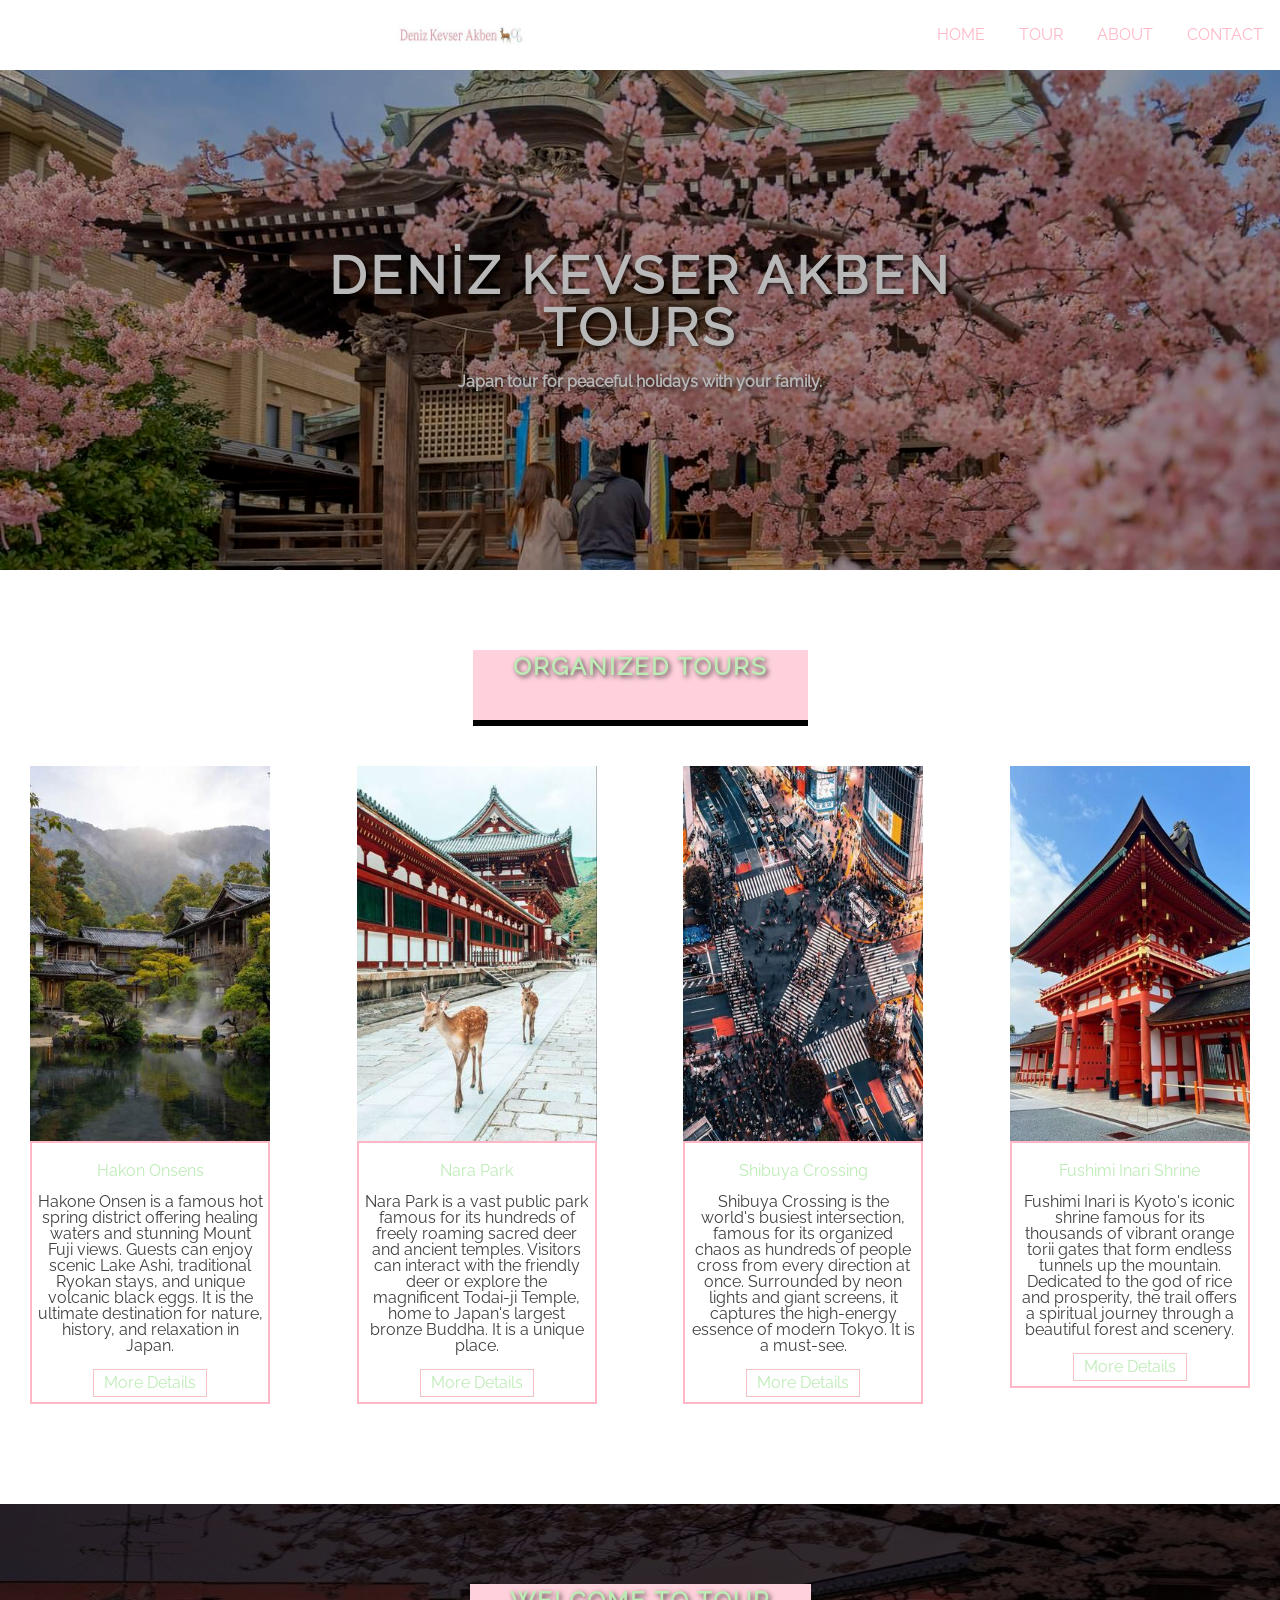
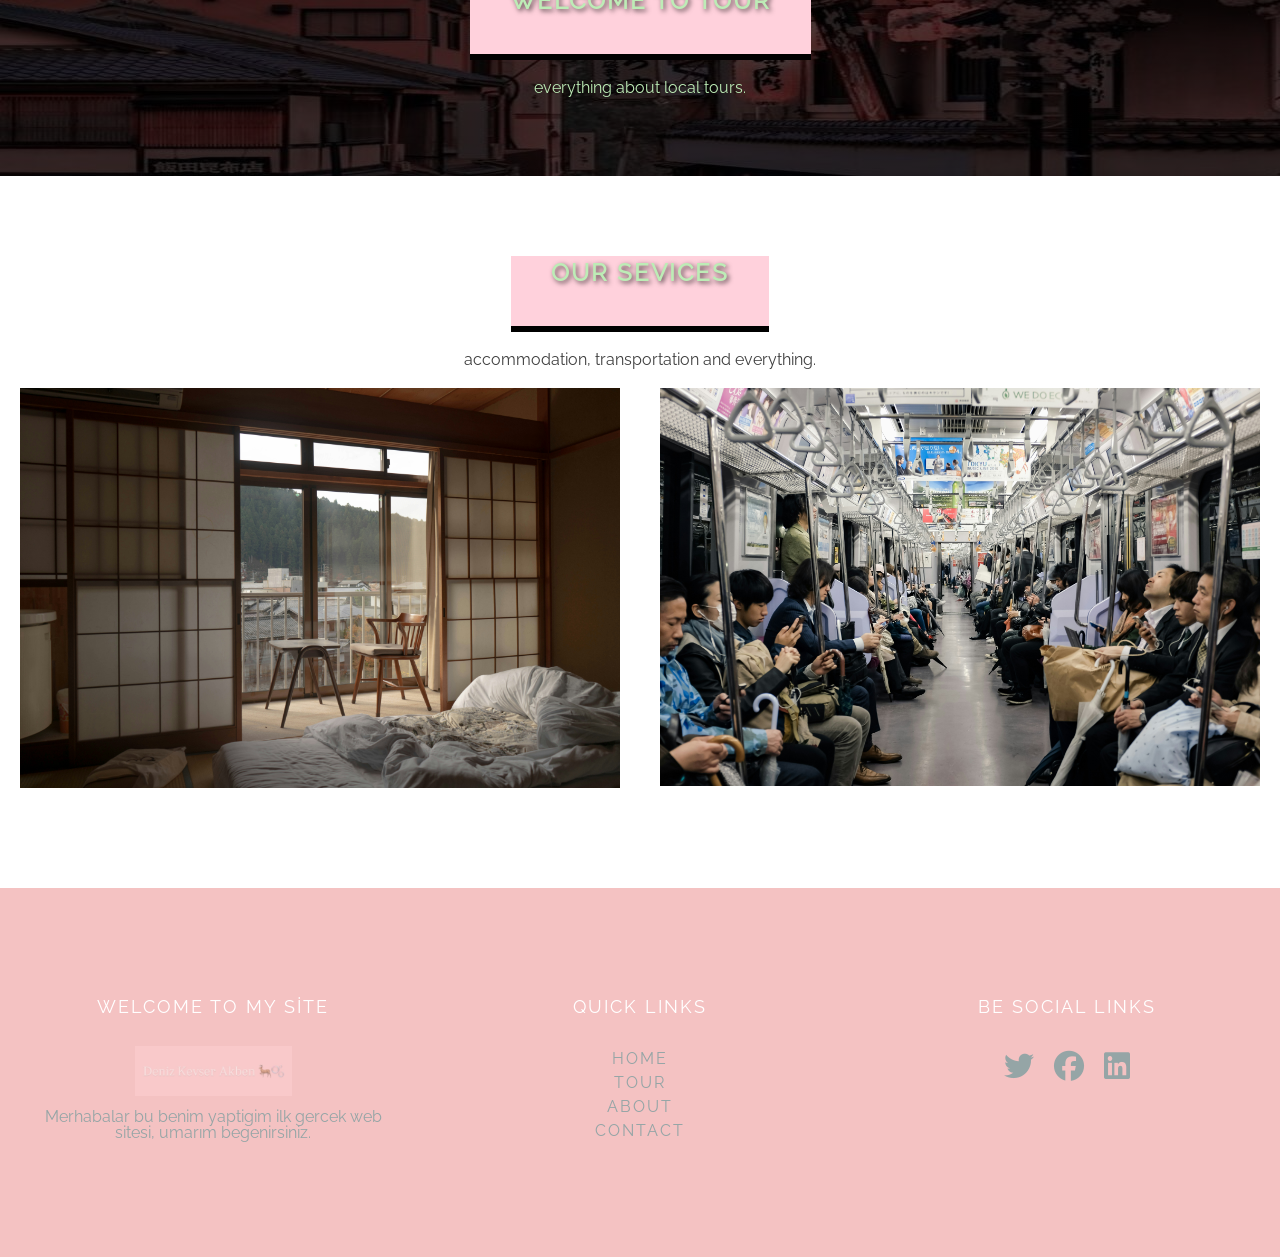
==== index.html @ e61f34dd "İlk sürüm" ====
<!doctype html>

<html lang="en">
<head>
    <meta charset="utf-8">
    <meta name="description" content="Endpoint-labs intern project">
    <meta name="author" content="deniz kevser akben">
    <meta name="keywords" content="HTML, CSS, japonya, tour">
    <meta name="viewport" content="width=device-width, initial-scale=1.0">
    <title>DENİZ - HOME</title>     
    <link rel="stylesheet" href="https://cdnjs.cloudflare.com/ajax/libs/font-awesome/6.5.1/css/all.min.css">
    <link rel="stylesheet" type="text/css" href="css/reset.css">
    <link rel="stylesheet" type="text/css" href="css/main.css">
</head>

<body>
     <header>
        <div class="container">
            <div class="container"> 
                <div class="logo">
                    <a href="index.html"><img src="img/logo.jpg"> </a>
                 </div>
            </div>
        <div class="menu">
          <ul>
            <li><a href="index.html">HOME</a></li>
            <li><a href="tour.html">TOUR</a></li>
            <li><a href="about.html">ABOUT</a></li>
            <li><a href="contact.html">CONTACT</a></li>
          </ul>
         </div>
      </div>
    </header>

     <!-- MAIN SECTION -->

     <section id="mainSlider" class="slider">
         <div id"mainCaption" class="caption">
         <h1>DENİZ KEVSER AKBEN TOURS</h1>
         <p>Japan tour for peaceful  holidays with your family.</p>
         </div>
     </section>
     <!--FEATURE SECTION-->
     <section id="features" class="sectionArea">
         <div class="featuresTop">
              <h2 class="sectionHeader">ORGANIZED TOURS</h2>
         </div>
         <div class="featuresBody">
         <div class="container">
              <div class="clo4">
                   <div class="item">
                        <div class="zoom">
                             <img src="img/gorsel1.jpg">
                               </div>
                             <div class="itemText">
                               <h3>Hakon Onsens</h3>
                               <p>Hakone Onsen is a famous hot spring district offering healing waters and stunning Mount Fuji views. 
                                  Guests can enjoy scenic Lake Ashi, traditional Ryokan stays, and unique volcanic black eggs. It is the
                                  ultimate destination for nature, history, and relaxation in Japan.</p>
                               <a href="#" class="btnDetails">More Details</a>
                             </div>
                        </div>
                  </div>
        <div class="clo4">
                   <div class="item">
                        <div class="zoom">
                             <img src="img/gorsel2.jpg">
                               </div>
                             <div class="itemText">
                               <h3>Nara Park</h3>
                               <p>Nara Park is a vast public park famous for its hundreds of freely roaming sacred deer and ancient temples.
                                  Visitors can interact with the friendly deer or explore the magnificent Todai-ji Temple, home to Japan's
                                  largest bronze Buddha. It is a unique place.</p>
                               <a href="#" class="btnDetails">More Details</a>
                             </div>
                        </div>
                  </div>
        <div class="clo4">
                   <div class="item">
                        <div class="zoom">
                             <img src="img/gorsel3.jpg">
                               </div>
                             <div class="itemText">
                               <h3>Shibuya Crossing</h3>
                               <p>Shibuya Crossing is the world's busiest intersection, famous for its organized chaos as hundreds of people cross
                                  from every direction at once. Surrounded by neon lights and giant screens, it captures the high-energy essence of
                                  modern Tokyo. It is a must-see.</p>
                               <a href="#" class="btnDetails">More Details</a>
                             </div>
                        </div>
                  </div>
        <div class="clo4">
                   <div class="item">
                        <div class="zoom">
                             <img src="img/gorsel4.jpg">
                               </div>
                             <div class="itemText">
                               <h3>Fushimi Inari Shrine</h3>
                               <p>Fushimi Inari is Kyoto's iconic shrine famous for its thousands of vibrant orange torii gates that form endless
                                  tunnels up the mountain. Dedicated to the god of rice and prosperity, the trail offers a spiritual journey through
                                  a beautiful forest and scenery.</p>
                               <a href="#" class="btnDetails">More Details</a>
                             </div>
                        </div>
                  </div>

              </div>
         </div>
     </section>
     <!--PARALLAX  SECTION-->
     <section id="parallax" class="sectionArea">
         <div class="parallaxTop">
              <h2 class="sectionHeader">WELCOME TO TOUR</h2>
              <p>everything about local tours.</p>
         </div>  
  </section>
     <!--ENGINE  SECTION-->
     <section id="engine" class="sectionArea">
         <div class="engineTop">
              <h2 class="sectionHeader">OUR SEVICES</h2>
              <p>accommodation, transportation and everything.</p>
         </div>
         <div class="engineBody">
              <div class="container">
                    <div class="col2">
                         <div class="engineContainer">
                               <img src="img/ev.jpg" class="imageOver">
                               <div class="engineOverlay">
                                    <div class="engineText">accomodation</div>
                          </div>
                    </div>
               </div>
                    <div class="col2">
                         <div class="engineContainer">
                               <img src="img/metro.jpg" class="imageOver">
                               <div class="engineOverlay2">
                                    <div class="engineText">transport</div>
                              </div>                         
                         </div>
                    </div>
               </div>
         </div>
  </section>
     <!--ENGINE SECTION-->
   
  <footer class ="sectionArea">
           <div class="container">
               <div class="col3">
                     <div class="footerItem">
                         <h3> WELCOME TO MY SİTE</h3>
                         <a href="index.html"><img src="img/logo2.jpeg"></a>
                         <p>Merhabalar bu benim yaptigim ilk gercek web sitesi,
                            umarım begenirsiniz.</p>
                    </div>
               </div>
           <div class="col3">
                     <div class="footerItem">
                         <h3> QUICK LINKS</h3>
                         <ul class="footerLinks">
                             <li><a href="index.html">HOME</a></li>
                             <li><a href="tour.html">TOUR</a></li>
                             <li><a href="about.html">ABOUT</a></li>
                             <li><a href="contact.html">CONTACT</a></li>
                         </ul>
                    </div>
               </div>
             <div class="col3">
                     <div class="footerItem">
                         <h3>BE SOCIAL  LINKS</h3>
                          <ul class="socialLinks">
                          <li><a href="#"><i class="fab fa-twitter"></i></a></li>
                          <li><a href="#"><i class="fab fa-facebook"></i></a></li>
                          <li><a href="#"><i class="fab fa-linkedin"></i></a></li>
                          </ul>
                    </div>
               </div>

          </div>
  </footer>

</body>
</html>
---- css/main.css ----
/* GENERAL SETTING*/
@font-face {
            font-family: 'Raleway';
            src: url('../fonts/Raleway-Regular.ttf');
}

body {
            background: #fff;
            color: #3f3f3f;
            font: 14px / 28px;
            font-family: 'Raleway', arial;

}
h1{
     font-size: 52px;
     letter-spacing: 4px;
     margin-bottom: 20px;
}
.sectionHeader{
    background: #FFD1DC;
    border-bottom: 6px solid #000;
    height: 60px;
    color: #BDECB6;
    display: inline-block;
    text-shadow: 2px 2px 5px rgba(0, 0, 0, 0.7) !important; 
    font-weight: bold;
    display: inline-block;
    font-size: 24px;
    padding: 5px 40px;
    letter-spacing: 2px;
    margin-bottom: 20px;
}
h3{
    font-size: 20px 5px;
    color: #BDECB6; 
    display: inline-block;
    margin-top: 15px;
    margin-bottom: 15px;
    transition: all .3s ease;
}
.sectionArea{
    padding:80px 0;
}
/* GRID SETTING */
.container{
    width: %90;
    margin: 0 auto;
    display: flex;
}
 .featuresBody .container, .engineBody .container{
    justify-content: space-between;
}
.clo4{
   flex: 1;
    min-width: 250px; 
    max-width: calc(25% - 20px); 
    background: #fff;
    padding: 10px;
    box-sizing: border-box;

}
 .col2{
    flex-grow: 1;
    width: 50%;
    padding: 20px;
}
/* HOME  SETTING */
header .logo {
    margin-right: auto;
}
header .logo img {
    display: block;     
    height: 70px;
}
 
.menu li {
    float: left;
}
.menu li a {
    padding: 27px 17px;
    display: block;
    text-decoration: none;
    letter-spancing: 2px;
    color: #FFB7C5 ;
    transition: all  0.3s ease;
}

.menu li:hover a {
    background-color: #F4C2C2; 
    color: #ffffff;
}
#mainSlider {
    width: 100%;
    height: 500px;
    background: url('../img/mainHome.jpeg') center center no-repeat;
    background-size: cover;
    position: relative;
    filter: brightness(70%) contrast(110%);
}

.siler {
    width: 100%;
}
#mainCaption {
    position: absolute;
    top: 0;
    left: 0;
    width: 100%;
    height: 100%;
    background: rgba(0, 0, 0, 0.5);
}

.caption {
    position: absolute;
    top: 50%;
    left: 50%;
    transform: translate(-50%, -50%);
    color:  #fff;
    text-align: center;
    text-shadow: 2px 2px 5px rgba(0, 0, 0, 0.7) !important; 
    font-weight: bold;
}
 
.featuresTop{
    text-align: center;
}
.item{
   padding: 10px 20px;
}
.zoom{
   position: relative;
   overflow: hidden; 
   display: inline-block;
   width: 100%;
   vertical-align: top;
}
 .zoom img{
   display: block;
   width: 100%;
   height: auto;
   transition: all .3s ease;
}
.item .itemText{
   text-align: center;
   padding: 5px;
   border: 2px solid #FFB7C5;
}
.item:hover .zoom img {
    transform: scale(1.25);
}
.item:hover h3{
   color: #fff;
}
.item:hover .itemText{
   background: #F4C2C2;
   color: #fff;
   transition: all .3s ease;
}
.btnDetails{
   color: #BDECB6;
   padding: 5px 10px;
   text-decoration: none;
   display: inline-block;
   margin-top: 15px;
   border: 1px solid #F4C2C2;
}
#parallax{
   background: linear-gradient(rgba(0,0,0, 0.7), rgba(0,0,0, 0.7)), url('../img/parallax.jpg') !important;
   background-attachment: fixed;
   background-size: cover;
   background-position: center;
   text-align:center;
}

#parallax p{
   color:#BDECB6;
}
.engineTop{
  text-align: center;
}
.engineContainer{
  position: relative;
  width: 100%;
}
.imageOver{
   display: block;
   width: 100%;
   height: auto;
}
.engineOverlay{
  position: absolute;
  top: 0;
  left: 0;
  right: 0;
  background-color: rgba(255, 182, 197, 0.6);
  overflow: hidden;
  width: 0;
  height: 100%;
  transition: .5s ease;
}
.engineContainer:hover .engineOverlay{
   height: 100%;
   width: 100%;
}
.engineText{
   white-space: nowrap;
   color: #BDECB6;
   font-size: 20px;
   position: absolute;
   top: 50%;
   left: 50%;
   tranform: translate(-50%, -50%);
}
.engineOverlay2{
  position: absolute;
  top: 0;
  left: 100%;
  right: 0;
  background-color: rgba(255, 182, 197, 0.6);
  overflow: hidden;
  width: 0;
  height: 100%;
  transition: .5s ease;
}
.engineContainer:hover .engineOverlay2{
   height: 100%;
   width: 100%;
   left: 0;
}
footer{
   background: #F4C2C2;
   text-align: center;
   padding: 40px 0;
}
footer .col3 {
    flex: 1;           
    min-width: 250px;  
    text-align: center; 
    padding: 10px;
}

footer .socialLinks {
    display: flex;
    justify-content: center; 
    gap: 20px;
    list-style: none;
    padding: 0;
    margin-top: 15px;
}
footer .socialLinks a i:hover {
    color: #ffffff !important;
}
footer .socialLinks i {
    color: #95a5a6 !important; 
    font-size: 30px !important; 
}
footer .socialLinks a {
    text-decoration: none !important;
}
footer ul {
    list-style: none;
    padding: 0;
    margin-top: 15px;
}
footer ul li {
    margin-bottom: 8px; 
}
.footerItem {
    padding: 20px;
    display: flex;
    flex-direction: column; 
    align-items: center;    
    text-align: center;
}
.footerItem h3 {
    order: -1 !important; 
    color: #fff;
    font-size: 18px;
    letter-spacing: 2px;
    margin-top: 0 !important; 
    margin-bottom: 20px;      
}

.footerItem img {
    order: 1; 
    height: 50px;
    opacity: .5;
    margin: 10px 0; 
}

footer p {
    order: 2; 
    color: #95a5a6;
}
.footerLinks a{
    text-decoration: none;
    color: #95a5a6;
    letter-spacing: 2px;
}
.footerLinks a:hover{
    color: #fff;
    text-decoration: underline;
}
/*TOUR SETTING*/
#tourSlider {
    width: 100%;
    height: 250px;
    background: url('../img/slide.jpeg') center center no-repeat;
    background-size: cover;
    position: relative;
    filter: brightness(70%) contrast(110%);
}

#tourCaption {
    position: absolute;
    top: 0;
    left: 0;
    width: 100%;
    height: 100%;
    background: rgba(0, 0, 0, 0.7);
}
#inspect{
   background-color: #f5f5f5;
}
.inspectTop{
   text-align: center;
}
.inspectBody .col2 {
    display: flex;
    align-items: flex-start; 
    gap: 30px;               
    margin-bottom: 40px;     
}

.inspectImage { 
    width: 40% !important; 
}

.inspectImage img { 
    width: 100%;
    height: auto;
    border-radius: 8px; 
    display: block;
}


.inspectText { 
    width: 60% !important; 
    line-height: 1.6; 
}  
.date{
    color: #333;
    font-size: 12px;
    font-style: italic;
}
h4{
    color: #BDECB6;
    font-size: 14px;
    font-weight:bold;
}
.inspectText a,
.inspectText a:visited,
.inspectText a:active { 
    display: block;        
    text-align: right;     
    text-decoration: none;
    color: #F4C2C2 !important; 
    margin-top: 10px;      
    font-weight: bold;     
}

.inspectText a:hover { 
    text-decoration: underline;
    color: #e5a8a8 !important; 
}
.projectXTop{
    text-align: center;
}
#projectX .containerFluid{
    height: 500px;  
    background: url('../img/projectX.jpg') center center no-repeat !important;
    background-size: cover;
}
.captionPX{
    display: flex;
    background: rgba(0,0,0,0.8);
    width:100%;
    height: 500px;
}  
.projectXInfo{
    position: relative;
    top: 50%;
    left: 50%;
    margin-left: 5%;
    padding-right: 5%;
    transform: translate(-50% , -50%);
}
.projectXTitle{
    font-size: 24px;
    letter-spacing: 2px;
    margin-bottom: 20px;
}
.projectXBTN{
    background-color: #F4C2C2;
    cursor: pointer;
    color: #fff;
    padding: 20px 40px;
    border: none;
    margin-top: 20px;
    transition: all.5s ease;
}
.projectXBTN:hover{
    background-color: #fff;
    color: #F4C2C2;
}
.projectXText{
    color: #fff;
}
.projectXHighlight{
    display: inline-block;
    background-color: #F4C2C2;
    padding: 30px;
}
.containerFluid .col2{
   padding: 0;
}
.projectXDetail li{
   color: #fff;
}
#aboutTopSection {
    background-color: #ffffff;
    padding: 60px 20px 20px 20px;
    text-align: center;
}

.aboutTopContent h1 {
    color: #333333; 
    font-size: 45px;
    letter-spacing: 3px;
    margin-bottom: 10px;
}

.aboutTopContent p {
    color: #7f8c8d; 
    font-size: 20px;
    margin-bottom: 40px; 
}

.topHistoryImage {
    max-width: 850px; 
    width: 100%;
    height: auto;
    border-radius: 12px;
    box-shadow: 0 10px 25px rgba(0,0,0,0.1); 
    display: block;
    margin: 0 auto; 
}

#aboutUs {
    background-color: #ffffff; 
    padding: 40px 0 70px 0; 
    text-align: center;
}

.historyCard {
    background-color: #ffffff;
    border-radius: 12px;
    box-shadow: 0 5px 20px rgba(0,0,0,0.1);
    padding: 50px;
    max-width: 900px;
    margin: 0 auto;
    transition: all 0.3s ease;
    border: 1px solid #eee; 
}

.historyCard:hover {
    transform: translateY(-5px);
    box-shadow: 0 8px 30px rgba(0,0,0,0.15);
}

.historyText {
    color: #333;
    font-size: 19px;
    line-height: 1.9;
    font-weight: 500;
}

.fullWidthImageSection {
    padding: 0 !important;
    background-color: transparent; 
    width: 100%;
    margin-top: 40px;
    margin-bottom: 0; 
}

.aboutBottomImg {
    width: 100%;
    height: auto;
    display: block;
    filter: brightness(0.55); 
    
    border-top: 5px solid #F4C2C2;
    border-bottom: 5px solid #F4C2C2;
}
#contactHero {
height: 400px;
    background: url('../img/contact.jpg') center center no-repeat; 
    background-size: cover;
    display: flex;
    align-items: center;
    justify-content: center;
    text-align: center;
    position: relative;
}

#contactHero::before {
    content: "";
    position: absolute;
    top: 0; left: 0; right: 0; bottom: 0;
    background-color: rgba(0, 0, 0, 0.6); 
    z-index: 1;
}

#contactHero .caption {
    position: relative;
    z-index: 2;
}

#contactHero h1 {
    color: #ffffff;
    font-size: 50px;
    letter-spacing: 4px;
    margin-bottom: 15px;
}

#contactHero p {
    color: #e0e0e0;
    font-size: 18px;
}

#contactSection {
    background-color: #ffffff;
    padding: 80px 0;
    text-align: center;
}

.contactTitleBox {
    background-color: #F4C2C2; 
    display: inline-block; 
    padding: 15px 40px;
    margin-bottom: 20px;
}

.contactTitleBox h2 {
    color: #ffffff;
    font-size: 28px;
    letter-spacing: 2px;
}

.contactSubtitle {
    color: #7f8c8d;
    margin-bottom: 50px;
    font-size: 16px;
}

.formContainer {
    max-width: 700px; 
    margin: 0 auto;   
}

.inputGroup {
    display: flex;
    margin-bottom: 20px;
    box-shadow: 0 4px 10px rgba(0,0,0,0.05); 
}

.inputIcon {
    background-color: #333333; 
    color: #F4C2C2;            
    min-width: 60px;           
    display: flex;
    align-items: center;
    justify-content: center;
    font-size: 22px;
}

.inputGroup input,
.inputGroup textarea {
    flex: 1; 
    padding: 18px 20px;
    border: 1px solid #ecf0f1;
    border-left: none; 
    font-size: 16px;
    color: #333333;
    outline: none; 
    background-color: #fcfcfc;
    transition: all 0.3s ease;
}

.inputGroup input:focus,
.inputGroup textarea:focus {
    background-color: #ffffff;
    border: 1px solid #F4C2C2;
    border-left: none;
}

.inputGroup textarea {
    resize: vertical;
}

.submitBtn {
    background-color: #F4C2C2;
    color: #ffffff;
    font-size: 18px;
    font-weight: bold;
    letter-spacing: 2px;
    padding: 15px 40px;
    border: none;
    cursor: pointer;
    transition: all 0.3s ease;
    margin-top: 20px;
}

.submitBtn:hover {
    background-color: #333333; 
    color: #F4C2C2;
}
.contactCaption {
    position: relative;
    z-index: 2;
    text-align: center !important;
    width: 100%;
}

#contactSection .container {
    display: block !important; 
    text-align: center;
}

.formContainer {
    max-width: 700px; 
    margin: 0 auto !important; 
    display: block !important;
}

.contactTitleBox {
    background-color: #F4C2C2; 
    display: inline-block !important; 
    padding: 15px 40px;
    margin: 0 auto 20px auto !important;
}
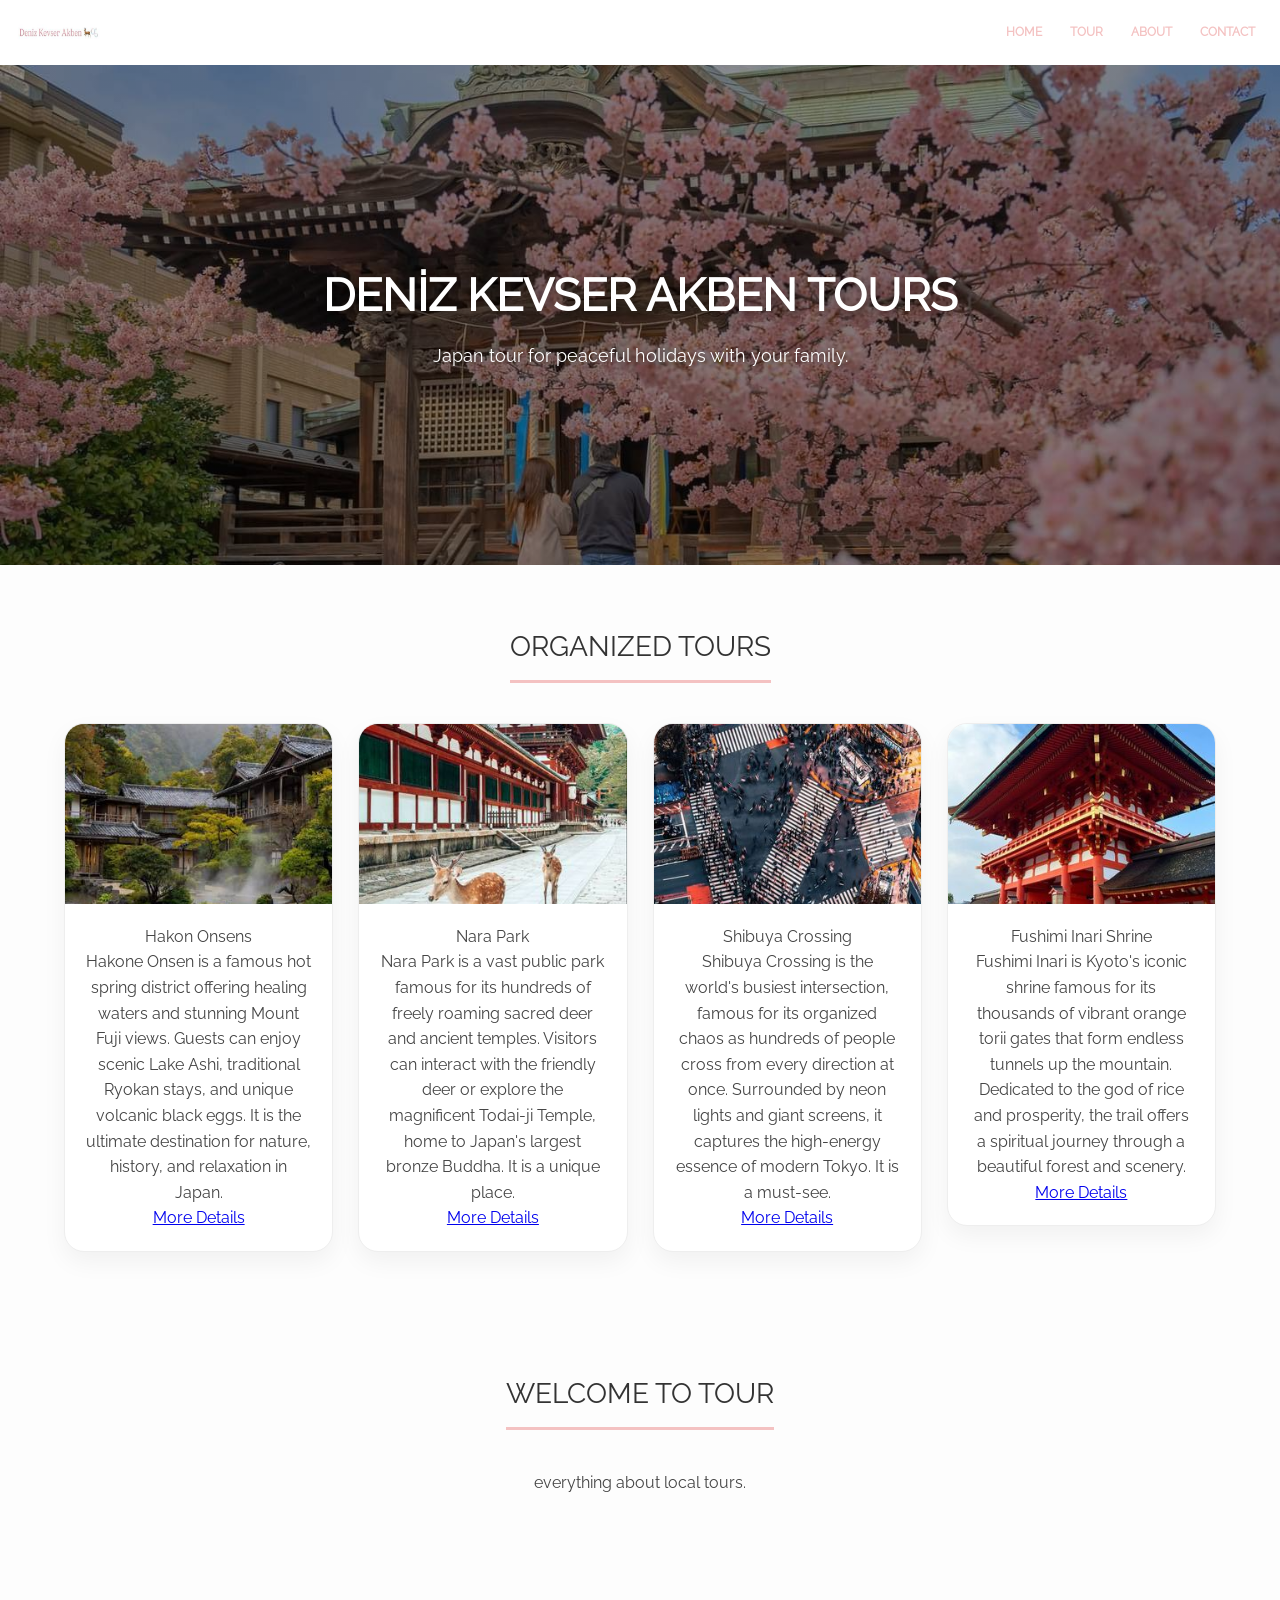
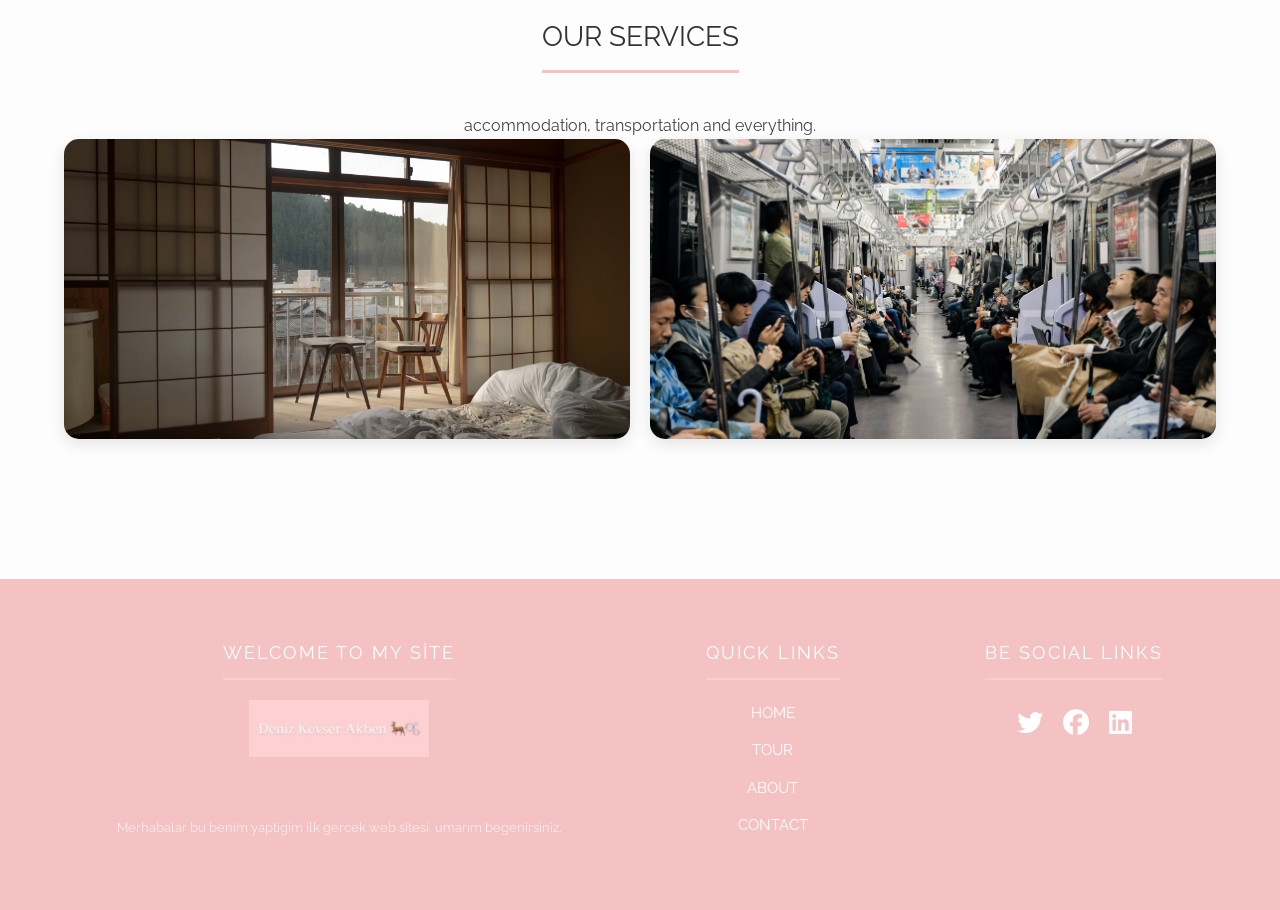
==== commit 8b9742d2: "guncelleme2" ====
--- a/index.html
+++ b/index.html
@@ -115,32 +115,29 @@
          </div>  
   </section>
      <!--ENGINE  SECTION-->
-     <section id="engine" class="sectionArea">
-         <div class="engineTop">
-              <h2 class="sectionHeader">OUR SEVICES</h2>
-              <p>accommodation, transportation and everything.</p>
-         </div>
-         <div class="engineBody">
-              <div class="container">
-                    <div class="col2">
-                         <div class="engineContainer">
-                               <img src="img/ev.jpg" class="imageOver">
-                               <div class="engineOverlay">
-                                    <div class="engineText">accomodation</div>
-                          </div>
-                    </div>
-               </div>
-                    <div class="col2">
-                         <div class="engineContainer">
-                               <img src="img/metro.jpg" class="imageOver">
-                               <div class="engineOverlay2">
-                                    <div class="engineText">transport</div>
-                              </div>                         
-                         </div>
-                    </div>
-               </div>
-         </div>
-  </section>
+<section id="engine" class="sectionArea">
+    <div class="engineTop">
+        <h2 class="sectionHeader">OUR SERVICES</h2>
+        <p>accommodation, transportation and everything.</p>
+    </div>
+    <div class="engineBody">
+        <div class="container">
+            <div class="engineContainer">
+                <img src="img/ev.jpg" class="imageOver">
+                <div class="engineOverlay">
+                    <div class="engineText">ACCOMMODATION</div>
+                </div>
+            </div>
+
+            <div class="engineContainer">
+                <img src="img/metro.jpg" class="imageOver">
+                <div class="engineOverlay">
+                    <div class="engineText">TRANSPORT</div>
+                </div>
+            </div>
+        </div>
+    </div>
+</section>
      <!--ENGINE SECTION-->
    
   <footer class ="sectionArea">
--- a/css/main.css
+++ b/css/main.css
@@ -1,323 +1,368 @@
-    /* GENERAL SETTING*/
+/* =========================================
+   GENEL AYARLAR & FONTLAR
+   ========================================= */
 @font-face {
-            font-family: 'Raleway';
-            src: url('../fonts/Raleway-Regular.ttf');
+    font-family: 'Raleway';
+    src: url('../fonts/Raleway-Regular.ttf');
+}
+
+* {
+    margin: 0;
+    padding: 0;
+    box-sizing: border-box;
 }
 
 body {
-            background: #fff;
-            color: #3f3f3f;
-            font: 14px / 28px;
-            font-family: 'Raleway', arial;
-
-}
-h1{
-     font-size: 52px;
-     letter-spacing: 4px;
-     margin-bottom: 20px;
-}
-.sectionHeader{
-    background: #FFD1DC;
-    border-bottom: 6px solid #000;
-    height: 60px;
-    color: #BDECB6;
+    background: #fdfdfd;
+    color: #444;
+    font-family: 'Raleway', sans-serif;
+    line-height: 1.6;
+    overflow-x: hidden;
+}
+
+/* =========================================
+   HEADER & MENÜ (SAĞA YASLI & YUVARLAK)
+   ========================================= */
+header {
+    background: #fff;
+    box-shadow: 0 2px 10px rgba(0,0,0,0.05);
+    padding: 10px 0;
+    width: 100%;
+}
+
+header .container {
+    width: 98% !important; /* Genişliği maksimuma çektik */
+    max-width: 1300px !important; 
+    margin: 0 auto;
+    display: flex !important;
+    justify-content: space-between !important;
+    align-items: center !important;
+    flex-wrap: nowrap !important; /* KESİNLİKLE ALT SATIRA GEÇME */
+}
+
+header .logo {
+    flex-shrink: 0; /* Logo asla küçülmesin ve menüyü sıkıştırmasın */
+}
+
+header .logo img {
+    height: 45px; /* Logoyu bir tık daha küçülterek menüye yer açtık */
+    display: block;
+}
+
+.menu {
+    display: flex !important;
+    flex-direction: row !important;
+    list-style: none !important;
+    margin: 0 !important;
+    padding: 0 !important;
+    gap: 5px !important; /* Aradaki boşluğu iyice daralttık */
+    flex-shrink: 0; /* Menü kendini küçültmesin */
+}
+
+.menu li {
+    display: inline-block !important;
+    white-space: nowrap !important; /* Yazı asla kırılmasın */
+}
+
+.menu li a {
+    text-decoration: none !important;
+    color: #F4C2C2;
+    font-weight: 700;
+    padding: 8px 12px !important; /* Padding'i düşürdük ki CONTACT sığsın */
+    border-radius: 30px;
+    transition: all 0.3s ease;
+    font-size: 12px !important; /* Fontu bir tık küçülttük */
+    display: block !important;
+}
+
+.menu li a:hover {
+    background-color: #F4C2C2;
+    color: #fff;
+    box-shadow: 0 4px 12px rgba(244, 194, 194, 0.4);
+}
+/* =========================================
+   ANA SLIDER (BANNER)
+   ========================================= */
+#mainSlider {
+    width: 100%;
+    height: 500px !important; /* Yüksekliği garanti altına alalım */
+    background: linear-gradient(rgba(0,0,0,0.4), rgba(0,0,0,0.4)), url('../img/mainHome.jpeg') center center no-repeat !important;
+    background-size: cover !important;
+    display: flex !important;
+    flex-direction: column; /* Başlık ve alt yazıyı alt alta dizmek için */
+    align-items: center;
+    justify-content: center;
+    text-align: center;
+}
+
+/* Banner üzerindeki başlık (DENİZ KEVSER AKBEN TOURS) */
+.caption h1 {
+    color: #ffffff !important;
+    font-size: 45px;
+    font-weight: 700;
+    text-shadow: 2px 2px 10px rgba(0,0,0,0.5); /* Okunurluğu artırır */
+    margin-bottom: 10px;
+}
+
+/* Banner üzerindeki açıklama (Japan tour for peaceful...) */
+.caption p {
+    color: #ffffff !important;
+    font-size: 18px;
+    font-weight: 500;
+    text-shadow: 1px 1px 5px rgba(0,0,0,0.5);
+}
+
+/* =========================================
+   TUR KARTLARI (KÜÇÜK & MODERN)
+   ========================================= */
+.sectionArea {
+    padding: 60px 0;
+    text-align: center;
+}
+
+.sectionHeader {
+    font-size: 28px;
+    color: #333;
+    border-bottom: 3px solid #F4C2C2;
     display: inline-block;
-    text-shadow: 2px 2px 5px rgba(0, 0, 0, 0.7) !important; 
-    font-weight: bold;
-    display: inline-block;
-    font-size: 24px;
-    padding: 5px 40px;
-    letter-spacing: 2px;
-    margin-bottom: 20px;
-}
-h3{
-    font-size: 20px 5px;
-    color: #BDECB6; 
-    display: inline-block;
-    margin-top: 15px;
-    margin-bottom: 15px;
-    transition: all .3s ease;
-}
-.sectionArea{
-    padding:80px 0;
-}
-/* GRID SETTING */
-.container{
-    width: %90;
+    padding-bottom: 10px;
+    margin-bottom: 40px;
+}
+
+.featuresBody .container {
+    width: 90%;
     margin: 0 auto;
-    display: flex;
-}
- .featuresBody .container, .engineBody .container{
-    justify-content: space-between;
-}
-.clo4{
-   flex: 1;
-    min-width: 250px; 
-    max-width: calc(25% - 20px); 
+    display: grid !important;
+    grid-template-columns: repeat(auto-fit, minmax(240px, 1fr));
+    gap: 25px;
+}
+
+.item {
     background: #fff;
-    padding: 10px;
-    box-sizing: border-box;
-
-}
- .col2{
-    flex-grow: 1;
-    width: 50%;
-    padding: 20px;
-}
-/* HOME  SETTING */
-header .logo {
-    margin-right: auto;
-}
-header .logo img {
-    display: block;     
-    height: 70px;
-}
- 
-.menu li {
-    float: left;
-}
-.menu li a {
-    padding: 27px 17px;
+    border-radius: 20px;
+    overflow: hidden;
+    box-shadow: 0 10px 25px rgba(0,0,0,0.05);
+    transition: transform 0.3s ease;
+    border: 1px solid #eee;
+}
+
+.item:hover { transform: translateY(-10px); }
+
+.item .zoom {
+    height: 180px; /* Görselleri senin istediğin gibi kibarlaştıran ayar */
+    overflow: hidden;
+}
+
+.item .zoom img {
+    width: 100%;
+    height: 100%;
+    object-fit: cover;
+}
+
+.item .itemText { padding: 20px; }
+
+/* =========================================
+   ENGINE OVERLAY (O EKSİK OLAN EFEKTLİ BÖLÜM)
+   ========================================= */
+/* Alt taraftaki Servis Kartları */
+.engineBody .container {
+    display: flex !important;
+    justify-content: center;
+    gap: 20px;
+    width: 90%;
+    margin: 0 auto;
+}
+
+.engineContainer {
+    position: relative;
+    flex: 1;
+    height: 300px;
+    border-radius: 15px;
+    overflow: hidden;
+    box-shadow: 0 5px 15px rgba(0,0,0,0.1);
+    cursor: pointer;
+}
+
+.imageOver {
+    width: 100%;
+    height: 100%;
+    object-fit: cover;
     display: block;
-    text-decoration: none;
-    letter-spancing: 2px;
-    color: #FFB7C5 ;
-    transition: all  0.3s ease;
-}
-
-.menu li:hover a {
-    background-color: #F4C2C2; 
-    color: #ffffff;
-}
-#mainSlider {
-    width: 100%;
-    height: 500px;
-    background: url('../img/mainHome.jpeg') center center no-repeat;
-    background-size: cover;
-    position: relative;
-    filter: brightness(70%) contrast(110%);
-}
-
-.siler {
-    width: 100%;
-}
-#mainCaption {
+    transition: transform 0.5s ease;
+}
+
+/* PEMBE KATMAN - Başlangıçta ikisinde de GİZLİ olmalı */
+.engineOverlay {
     position: absolute;
     top: 0;
     left: 0;
     width: 100%;
     height: 100%;
-    background: rgba(0, 0, 0, 0.5);
-}
-
-.caption {
-    position: absolute;
-    top: 50%;
-    left: 50%;
-    transform: translate(-50%, -50%);
-    color:  #fff;
-    text-align: center;
-    text-shadow: 2px 2px 5px rgba(0, 0, 0, 0.7) !important; 
+    background-color: rgba(244, 194, 194, 0.85); /* Şık pembe tonu */
+    display: flex;
+    align-items: center;
+    justify-content: center;
+    
+    /* GİZLEME AYARLARI */
+    opacity: 0 !important; /* Başlangıçta görünmez yapıyoruz */
+    visibility: hidden !important;
+    transition: all 0.4s ease-in-out;
+}
+
+/* HOVER - Fare üzerine gelince ikisinde de AYNI şekilde çalışacak */
+.engineContainer:hover .engineOverlay {
+    opacity: 1 !important;
+    visibility: visible !important;
+}
+
+/* Üzerine gelince resim hafifçe büyüsün */
+.engineContainer:hover .imageOver {
+    transform: scale(1.1);
+}
+
+.engineText {
+    color: #fff;
+    font-size: 20px;
     font-weight: bold;
-}
- 
-.featuresTop{
-    text-align: center;
-}
-.item{
-   padding: 10px 20px;
-}
-.zoom{
-   position: relative;
-   overflow: hidden; 
-   display: inline-block;
-   width: 100%;
-   vertical-align: top;
-}
- .zoom img{
-   display: block;
-   width: 100%;
-   height: auto;
-   transition: all .3s ease;
-}
-.item .itemText{
-   text-align: center;
-   padding: 5px;
-   border: 2px solid #FFB7C5;
-}
-.item:hover .zoom img {
-    transform: scale(1.25);
-}
-.item:hover h3{
-   color: #fff;
-}
-.item:hover .itemText{
-   background: #F4C2C2;
-   color: #fff;
-   transition: all .3s ease;
-}
-.btnDetails{
-   color: #BDECB6;
-   padding: 5px 10px;
-   text-decoration: none;
-   display: inline-block;
-   margin-top: 15px;
-   border: 1px solid #F4C2C2;
-}
-#parallax{
-   background: linear-gradient(rgba(0,0,0, 0.7), rgba(0,0,0, 0.7)), url('../img/parallax.jpg') !important;
-   background-attachment: fixed;
-   background-size: cover;
-   background-position: center;
-   text-align:center;
-}
-
-#parallax p{
-   color:#BDECB6;
-}
-.engineTop{
-  text-align: center;
-}
-.engineContainer{
-  position: relative;
-  width: 100%;
-}
-.imageOver{
-   display: block;
-   width: 100%;
-   height: auto;
-}
-.engineOverlay{
-  position: absolute;
-  top: 0;
-  left: 0;
-  right: 0;
-  background-color: rgba(255, 182, 197, 0.6);
-  overflow: hidden;
-  width: 0;
-  height: 100%;
-  transition: .5s ease;
-}
-.engineContainer:hover .engineOverlay{
-   height: 100%;
-   width: 100%;
-}
-.engineText{
-   white-space: nowrap;
-   color: #BDECB6;
-   font-size: 20px;
-   position: absolute;
-   top: 50%;
-   left: 50%;
-   tranform: translate(-50%, -50%);
-}
-.engineOverlay2{
-  position: absolute;
-  top: 0;
-  left: 100%;
-  right: 0;
-  background-color: rgba(255, 182, 197, 0.6);
-  overflow: hidden;
-  width: 0;
-  height: 100%;
-  transition: .5s ease;
-}
-.engineContainer:hover .engineOverlay2{
-   height: 100%;
-   width: 100%;
-   left: 0;
-}
-footer{
-   background: #F4C2C2;
-   text-align: center;
-   padding: 40px 0;
-}
-footer .col3 {
-    flex: 1;           
-    min-width: 250px;  
-    text-align: center; 
-    padding: 10px;
-}
-
-footer .socialLinks {
-    display: flex;
-    justify-content: center; 
-    gap: 20px;
+    letter-spacing: 2px;
+    text-transform: uppercase;
+}
+/* =========================================
+   FOOTER GENEL TASARIM
+   ========================================= */
+footer {
+    background: #F4C2C2;
+    padding: 60px 0 30px 0;
+    margin-top: 80px;
+    color: #ffffff;
+    text-align: center;
+}
+
+footer .container {
+    width: 90%;
+    max-width: 1200px;
+    margin: 0 auto;
+    display: flex !important;
+    justify-content: space-around;
+    align-items: flex-start;
+    flex-wrap: wrap;
+    gap: 40px;
+}
+
+/* 1. LOGO KISMI (Küçültme ve Modernizasyon) */
+.footerItem img {
+    max-width: 180px; /* Boyutu sabitledik */
+    height: auto;
+    display: block;
+    margin: 0 auto 15px auto;
+    opacity: 1 !important; /* Görünürlüğü zorla */
+    visibility: visible !important;
+    transition: transform 0.3s ease;
+    /* filter: brightness(0) invert(1); <- Eğer logon yok olduysa bu satırı kullanma */
+}
+
+.footerItem img:hover {
+    transform: scale(1.1); /* Üzerine gelince tatlı bir büyüme */
+}
+
+/* 2. MENÜ (QUICK LINKS) DÜZENLEME */
+footer h3 {
+    font-size: 18px;
+    letter-spacing: 2px;
+    margin-bottom: 20px;
+    border-bottom: 2px solid rgba(255,255,255,0.2);
+    padding-bottom: 10px;
+    display: inline-block;
+}
+
+.footerLinks ul {
     list-style: none;
     padding: 0;
-    margin-top: 15px;
-}
-footer .socialLinks a i:hover {
+}
+
+.footerLinks li {
+    margin-bottom: 12px;
+}
+
+.footerLinks a {
+    text-decoration: none;
+    color: #ffffff !important; /* Mor rengi sildik, beyaz yaptık */
+    font-weight: 500;
+    font-size: 15px;
+    transition: all 0.3s ease;
+    display: inline-block;
+}
+
+.footerLinks a:hover {
+    color: #333 !important; /* Üzerine gelince koyu gri olur */
+    transform: translateX(5px); /* Hafifçe sağa kayma efekti */
+}
+
+/* 3. SOSYAL MEDYA LOGOLARI VE EFEKTLERİ */
+.socialLinks {
+    display: flex;
+    gap: 20px;
+    justify-content: center;
+    margin-top: 10px;
+}
+
+.socialLinks i {
     color: #ffffff !important;
-}
-footer .socialLinks i {
-    color: #95a5a6 !important; 
-    font-size: 30px !important; 
-}
-footer .socialLinks a {
-    text-decoration: none !important;
-}
-footer ul {
-    list-style: none;
-    padding: 0;
-    margin-top: 15px;
-}
-footer ul li {
-    margin-bottom: 8px; 
-}
-.footerItem {
-    padding: 20px;
-    display: flex;
-    flex-direction: column; 
-    align-items: center;    
-    text-align: center;
-}
-.footerItem h3 {
-    order: -1 !important; 
-    color: #fff;
-    font-size: 18px;
-    letter-spacing: 2px;
-    margin-top: 0 !important; 
-    margin-bottom: 20px;      
-}
-
-.footerItem img {
-    order: 1; 
-    height: 50px;
-    opacity: .5;
-    margin: 10px 0; 
-}
-
+    font-size: 26px !important;
+    transition: all 0.3s ease;
+}
+
+.socialLinks a:hover i {
+    color: #333 !important; /* Üzerine gelince ikonun rengi değişir */
+    transform: translateY(-5px) rotate(10deg); /* Havalanma ve hafif dönme efekti */
+}
+
+/* Alt Telif Yazısı */
 footer p {
-    order: 2; 
-    color: #95a5a6;
-}
-.footerLinks a{
-    text-decoration: none;
-    color: #95a5a6;
-    letter-spacing: 2px;
-}
-.footerLinks a:hover{
-    color: #fff;
-    text-decoration: underline;
+    margin-top: 40px;
+    font-size: 13px;
+    opacity: 0.7;
+    border-top: 1px solid rgba(255,255,255,0.1);
+    padding-top: 20px;
 }
 /*TOUR SETTING*/
 #tourSlider {
     width: 100%;
-    height: 250px;
+    height: 400px; /* Görselin yüksekliğini biraz artırdık */
     background: url('../img/slide.jpeg') center center no-repeat;
     background-size: cover;
     position: relative;
-    filter: brightness(70%) contrast(110%);
+    display: flex !important;
+    align-items: center !important;
+    justify-content: center !important;
 }
 
 #tourCaption {
-    position: absolute;
-    top: 0;
-    left: 0;
+    /* Flexbox sayesinde içindeki her şeyi ortalar */
+    display: flex !important;
+    flex-direction: column !important;
+    align-items: center !important;
+    justify-content: center !important;
+    text-align: center !important;
     width: 100%;
     height: 100%;
-    background: rgba(0, 0, 0, 0.7);
+    background: rgba(0, 0, 0, 0.4); /* Yazıların okunması için hafif karartma */
+}
+
+#tourCaption h1 {
+    color: #ffffff !important;
+    font-size: 55px;
+    font-weight: 800;
+    letter-spacing: 5px;
+    margin-bottom: 15px;
+    text-shadow: 2px 2px 15px rgba(0,0,0,0.6);
+}
+
+#tourCaption p {
+    color: #ffffff !important;
+    font-size: 18px;
+    font-weight: 500;
+    text-shadow: 1px 1px 8px rgba(0,0,0,0.6);
 }
 #inspect{
    background-color: #f5f5f5;
